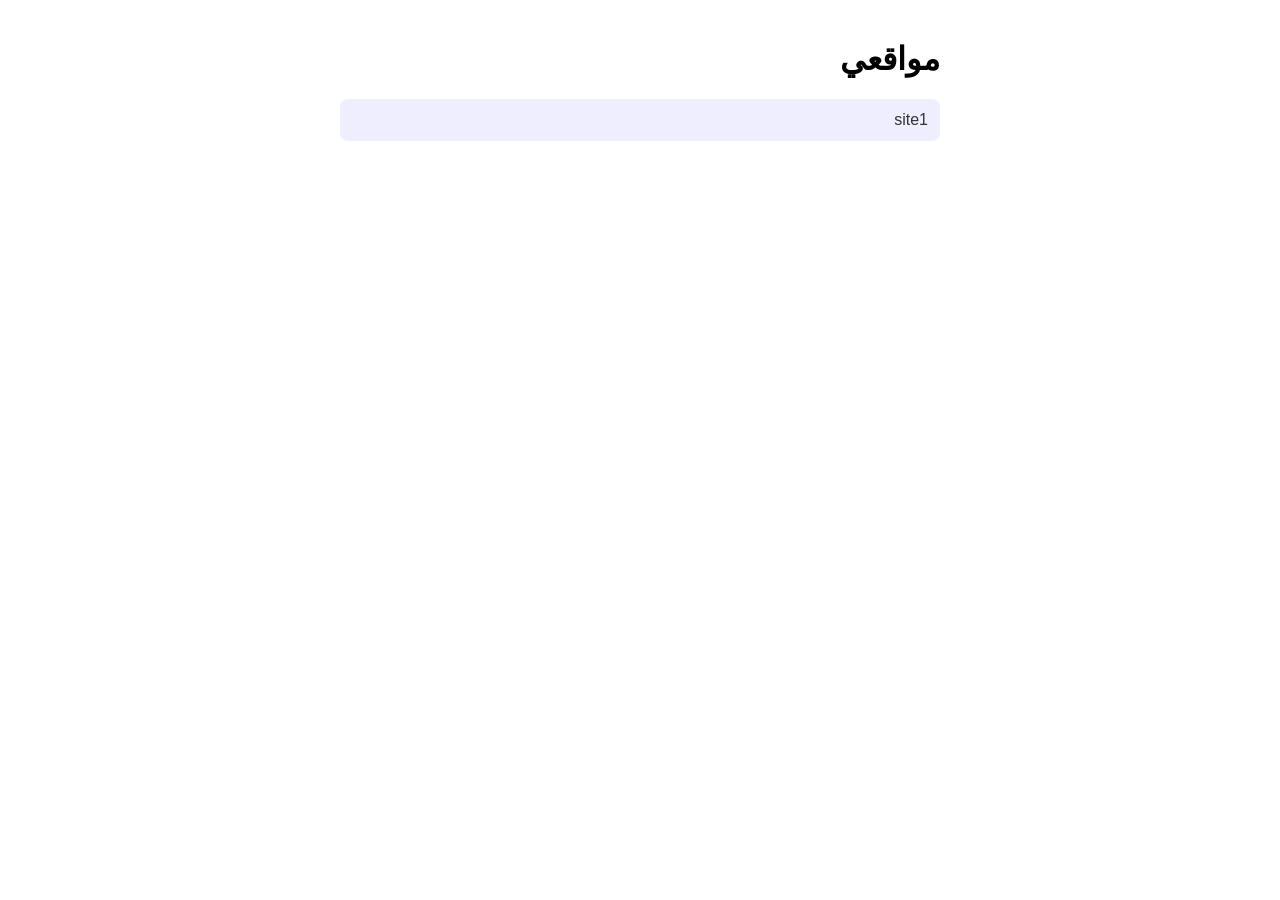
==== index.html @ 67698deb "Add home page and site1" ====
<!DOCTYPE html>
<html lang="ar" dir="rtl">
<head>
  <meta charset="UTF-8">
  <meta name="viewport" content="width=device-width, initial-scale=1.0">
  <title>Makintoshz</title>
  <style>
    body { font-family: Arial, sans-serif; max-width: 600px; margin: 40px auto; padding: 0 16px; }
    a { display: block; padding: 12px; margin: 8px 0; background: #eef; border-radius: 8px; text-decoration: none; color: #333; }
  </style>
</head>
<body>
  <h1>مواقعي</h1>
  <a href="site1/">site1</a>
</body>
</html>
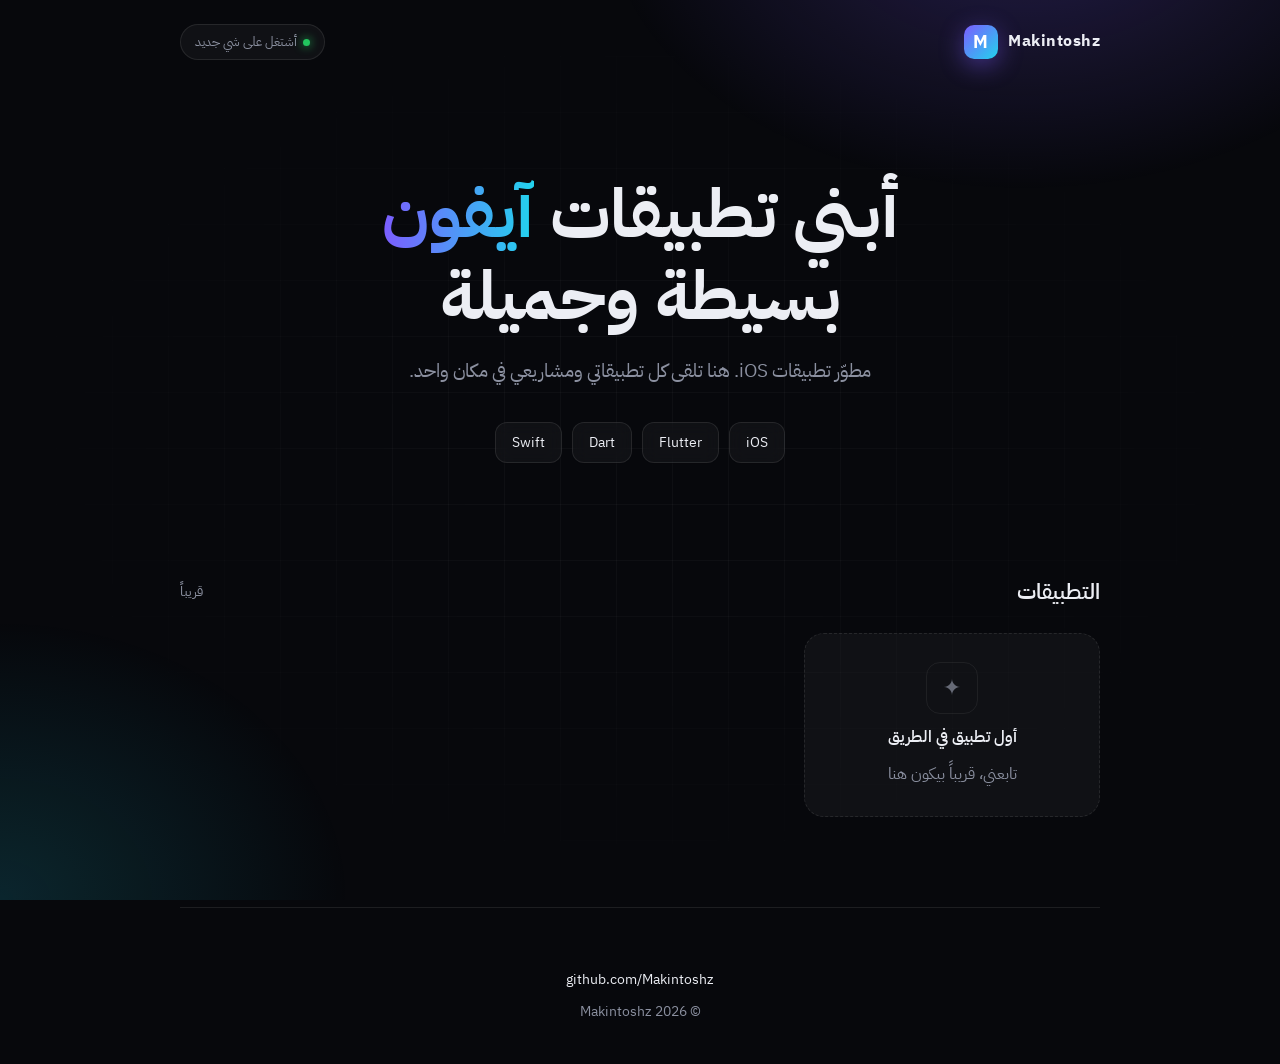
==== commit 503e9e22: "Redesign home page (dark)" ====
--- a/index.html
+++ b/index.html
@@ -1,16 +1,75 @@
 <!DOCTYPE html>
 <html lang="ar" dir="rtl">
 <head>
-  <meta charset="UTF-8">
-  <meta name="viewport" content="width=device-width, initial-scale=1.0">
-  <title>Makintoshz</title>
-  <style>
-    body { font-family: Arial, sans-serif; max-width: 600px; margin: 40px auto; padding: 0 16px; }
-    a { display: block; padding: 12px; margin: 8px 0; background: #eef; border-radius: 8px; text-decoration: none; color: #333; }
-  </style>
+<meta charset="UTF-8">
+<meta name="viewport" content="width=device-width, initial-scale=1.0">
+<title>Makintoshz</title>
+<meta name="description" content="Makintoshz - تطبيقات آيفون">
+<link rel="preconnect" href="https://fonts.googleapis.com">
+<link href="https://fonts.googleapis.com/css2?family=IBM+Plex+Sans+Arabic:wght@300;400;600;700&display=swap" rel="stylesheet">
+<style>
+:root{--bg:#07080c;--card:rgba(255,255,255,.04);--line:rgba(255,255,255,.09);--text:#eceef4;--muted:#8b90a0;--a1:#7c5cff;--a2:#22d3ee}
+*{box-sizing:border-box;margin:0;padding:0}
+html{scroll-behavior:smooth}
+body{font-family:'IBM Plex Sans Arabic',system-ui,sans-serif;background:var(--bg);color:var(--text);min-height:100vh;overflow-x:hidden;line-height:1.7}
+.glow{position:fixed;inset:0;pointer-events:none;z-index:0;background:radial-gradient(600px 400px at 80% -10%,rgba(124,92,255,.25),transparent 70%),radial-gradient(500px 400px at 0% 100%,rgba(34,211,238,.15),transparent 70%)}
+.grid{position:fixed;inset:0;pointer-events:none;z-index:0;background-image:linear-gradient(var(--line) 1px,transparent 1px),linear-gradient(90deg,var(--line) 1px,transparent 1px);background-size:56px 56px;mask-image:radial-gradient(ellipse at center,#000 20%,transparent 75%);opacity:.35}
+.wrap{position:relative;z-index:1;max-width:960px;margin:0 auto;padding:0 20px}
+nav{display:flex;justify-content:space-between;align-items:center;padding:24px 0}
+.logo{display:flex;align-items:center;gap:10px;font-weight:700;letter-spacing:.5px;direction:ltr}
+.logo-mark{width:34px;height:34px;border-radius:10px;background:linear-gradient(135deg,var(--a1),var(--a2));display:grid;place-items:center;font-size:18px;color:#fff;box-shadow:0 6px 24px rgba(124,92,255,.45)}
+.pill{font-size:13px;color:var(--muted);border:1px solid var(--line);padding:6px 14px;border-radius:999px;background:var(--card)}
+.pill .dot{display:inline-block;width:7px;height:7px;border-radius:50%;background:#22c55e;margin-inline-end:6px;box-shadow:0 0 10px #22c55e}
+.hero{text-align:center;padding:90px 0 70px}
+.hero h1{font-size:clamp(38px,7vw,68px);font-weight:700;line-height:1.2;margin-bottom:18px}
+.grad{background:linear-gradient(90deg,var(--a1),var(--a2));-webkit-background-clip:text;background-clip:text;color:transparent}
+.hero p{color:var(--muted);font-size:clamp(16px,2.2vw,19px);max-width:560px;margin:0 auto 34px}
+.tags{display:flex;gap:10px;justify-content:center;flex-wrap:wrap}
+.tag{direction:ltr;font-size:14px;padding:8px 16px;border-radius:12px;border:1px solid var(--line);background:var(--card);backdrop-filter:blur(8px)}
+section{padding:40px 0}
+.head{display:flex;align-items:center;justify-content:space-between;margin-bottom:22px}
+.head h2{font-size:22px;font-weight:600}
+.head span{color:var(--muted);font-size:14px}
+.cards{display:grid;grid-template-columns:repeat(auto-fill,minmax(260px,1fr));gap:16px}
+.card{border:1px dashed var(--line);border-radius:20px;padding:28px;background:var(--card);min-height:170px;display:flex;flex-direction:column;justify-content:center;align-items:center;text-align:center;gap:10px;color:var(--muted);transition:.3s}
+.card:hover{border-color:rgba(124,92,255,.5);transform:translateY(-3px)}
+.card .ic{width:52px;height:52px;border-radius:14px;border:1px solid var(--line);display:grid;place-items:center;font-size:22px;opacity:.7}
+.card b{color:var(--text);font-weight:600}
+footer{text-align:center;color:var(--muted);font-size:14px;padding:60px 0 40px;border-top:1px solid var(--line);margin-top:50px}
+footer a{color:var(--text);text-decoration:none;direction:ltr;display:inline-block}
+.fade{opacity:0;transform:translateY(16px);animation:up .8s ease forwards}
+.d2{animation-delay:.15s}.d3{animation-delay:.3s}.d4{animation-delay:.45s}
+@keyframes up{to{opacity:1;transform:none}}
+</style>
 </head>
 <body>
-  <h1>مواقعي</h1>
-  <a href="site1/">site1</a>
+<div class="glow"></div><div class="grid"></div>
+<div class="wrap">
+  <nav class="fade">
+    <div class="logo"><div class="logo-mark">M</div>Makintoshz</div>
+    <div class="pill"><span class="dot"></span>أشتغل على شي جديد</div>
+  </nav>
+
+  <header class="hero">
+    <h1 class="fade d2">أبني تطبيقات <span class="grad">آيفون</span><br>بسيطة وجميلة</h1>
+    <p class="fade d3">مطوّر تطبيقات iOS. هنا تلقى كل تطبيقاتي ومشاريعي في مكان واحد.</p>
+    <div class="tags fade d4">
+      <span class="tag">iOS</span><span class="tag">Flutter</span><span class="tag">Dart</span><span class="tag">Swift</span>
+    </div>
+  </header>
+
+  <section class="fade d4">
+    <div class="head"><h2>التطبيقات</h2><span>قريباً</span></div>
+    <div class="cards" id="apps">
+      <div class="card"><div class="ic">✦</div><b>أول تطبيق في الطريق</b>تابعني، قريباً بيكون هنا</div>
+    </div>
+  </section>
+
+  <footer>
+    <a href="https://github.com/Makintoshz">github.com/Makintoshz</a>
+    <div style="margin-top:8px">© <span id="y"></span> Makintoshz</div>
+  </footer>
+</div>
+<script>document.getElementById('y').textContent=new Date().getFullYear()</script>
 </body>
 </html>
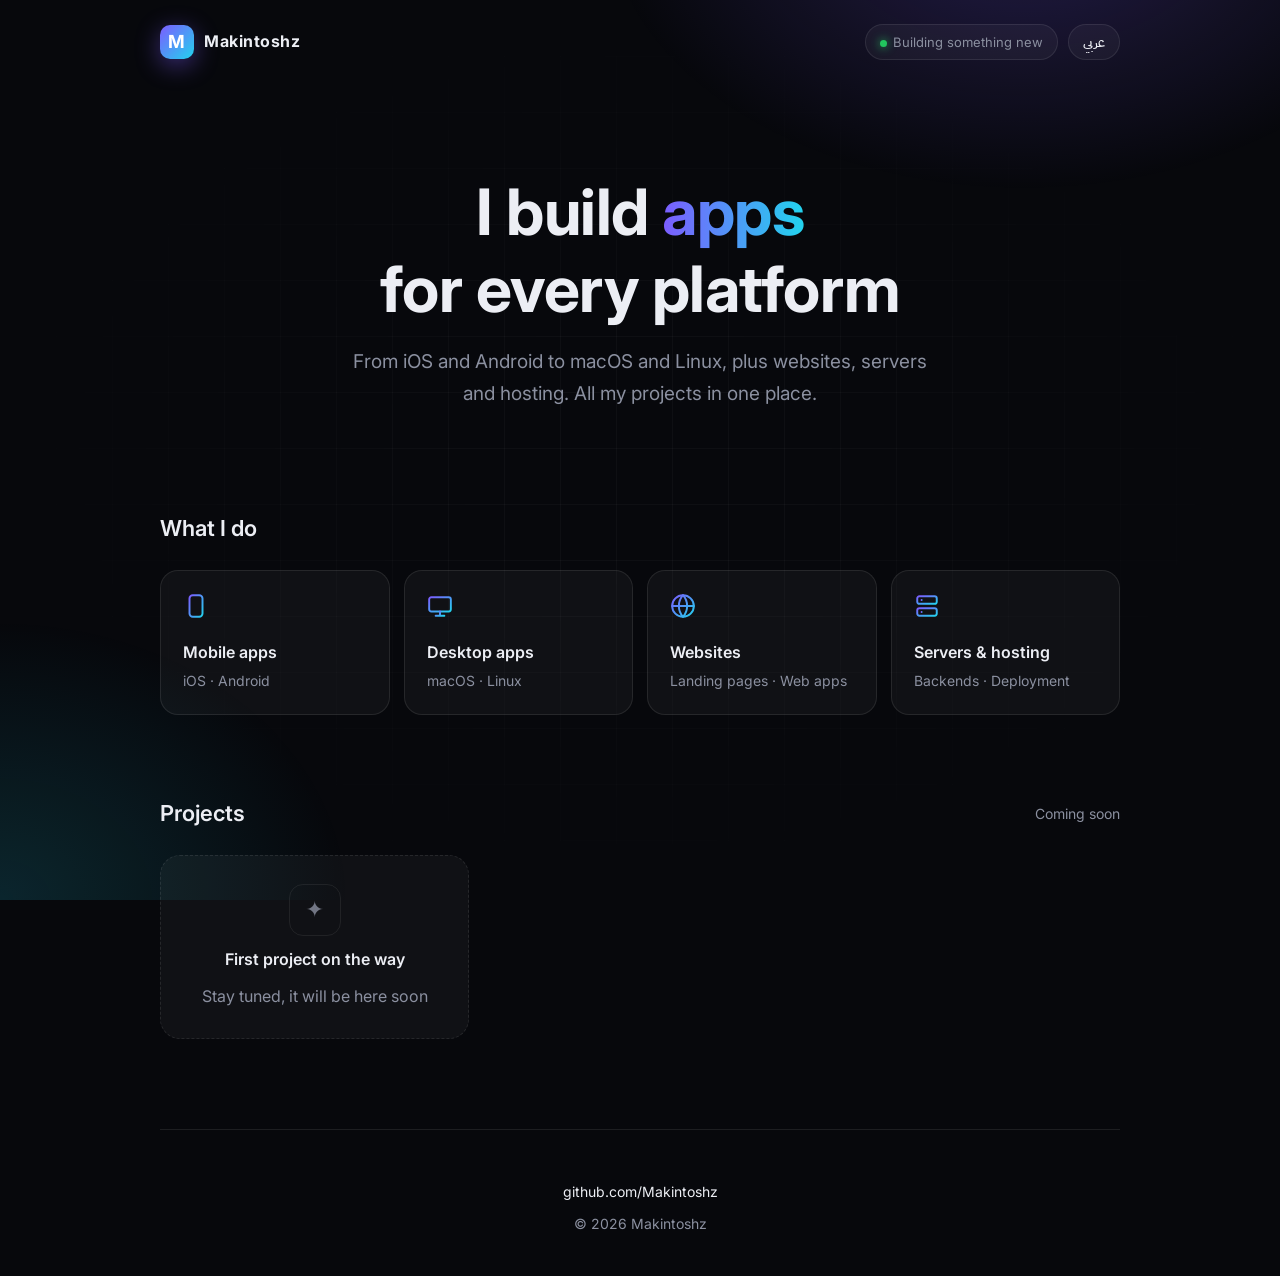
==== commit f9ba1e6c: "Home page: bilingual (EN/AR) and all platforms" ====
--- a/index.html
+++ b/index.html
@@ -1,75 +1,114 @@
 <!DOCTYPE html>
-<html lang="ar" dir="rtl">
+<html lang="en" dir="ltr">
 <head>
 <meta charset="UTF-8">
 <meta name="viewport" content="width=device-width, initial-scale=1.0">
 <title>Makintoshz</title>
-<meta name="description" content="Makintoshz - تطبيقات آيفون">
+<meta name="description" content="Makintoshz builds apps for iOS, Android, macOS and Linux, plus websites, servers and hosting.">
+<meta property="og:title" content="Makintoshz">
+<meta property="og:description" content="Apps for every platform, websites, servers and hosting.">
+<link rel="icon" href="data:image/svg+xml,%3Csvg xmlns='http://www.w3.org/2000/svg' viewBox='0 0 32 32'%3E%3Cdefs%3E%3ClinearGradient id='g' x1='0' y1='0' x2='1' y2='1'%3E%3Cstop offset='0' stop-color='%237c5cff'/%3E%3Cstop offset='1' stop-color='%2322d3ee'/%3E%3C/linearGradient%3E%3C/defs%3E%3Crect width='32' height='32' rx='8' fill='url(%23g)'/%3E%3Ctext x='16' y='22' font-family='Arial' font-weight='700' font-size='17' fill='white' text-anchor='middle'%3EM%3C/text%3E%3C/svg%3E">
 <link rel="preconnect" href="https://fonts.googleapis.com">
-<link href="https://fonts.googleapis.com/css2?family=IBM+Plex+Sans+Arabic:wght@300;400;600;700&display=swap" rel="stylesheet">
+<link href="https://fonts.googleapis.com/css2?family=Inter:wght@300;400;600;700&family=IBM+Plex+Sans+Arabic:wght@300;400;600;700&display=swap" rel="stylesheet">
 <style>
 :root{--bg:#07080c;--card:rgba(255,255,255,.04);--line:rgba(255,255,255,.09);--text:#eceef4;--muted:#8b90a0;--a1:#7c5cff;--a2:#22d3ee}
 *{box-sizing:border-box;margin:0;padding:0}
 html{scroll-behavior:smooth}
-body{font-family:'IBM Plex Sans Arabic',system-ui,sans-serif;background:var(--bg);color:var(--text);min-height:100vh;overflow-x:hidden;line-height:1.7}
+body{font-family:'Inter','IBM Plex Sans Arabic',system-ui,sans-serif;background:var(--bg);color:var(--text);min-height:100vh;overflow-x:hidden;line-height:1.7}
+html[lang=ar] body{font-family:'IBM Plex Sans Arabic','Inter',system-ui,sans-serif}
 .glow{position:fixed;inset:0;pointer-events:none;z-index:0;background:radial-gradient(600px 400px at 80% -10%,rgba(124,92,255,.25),transparent 70%),radial-gradient(500px 400px at 0% 100%,rgba(34,211,238,.15),transparent 70%)}
-.grid{position:fixed;inset:0;pointer-events:none;z-index:0;background-image:linear-gradient(var(--line) 1px,transparent 1px),linear-gradient(90deg,var(--line) 1px,transparent 1px);background-size:56px 56px;mask-image:radial-gradient(ellipse at center,#000 20%,transparent 75%);opacity:.35}
-.wrap{position:relative;z-index:1;max-width:960px;margin:0 auto;padding:0 20px}
-nav{display:flex;justify-content:space-between;align-items:center;padding:24px 0}
-.logo{display:flex;align-items:center;gap:10px;font-weight:700;letter-spacing:.5px;direction:ltr}
+.grid{position:fixed;inset:0;pointer-events:none;z-index:0;background-image:linear-gradient(var(--line) 1px,transparent 1px),linear-gradient(90deg,var(--line) 1px,transparent 1px);background-size:56px 56px;mask-image:radial-gradient(ellipse at center,#000 20%,transparent 75%);-webkit-mask-image:radial-gradient(ellipse at center,#000 20%,transparent 75%);opacity:.35}
+.wrap{position:relative;z-index:1;max-width:1000px;margin:0 auto;padding:0 20px}
+nav{display:flex;justify-content:space-between;align-items:center;padding:24px 0;gap:12px}
+.logo{display:flex;align-items:center;gap:10px;font-weight:700;letter-spacing:.5px;direction:ltr;text-decoration:none;color:var(--text)}
 .logo-mark{width:34px;height:34px;border-radius:10px;background:linear-gradient(135deg,var(--a1),var(--a2));display:grid;place-items:center;font-size:18px;color:#fff;box-shadow:0 6px 24px rgba(124,92,255,.45)}
+.nav-r{display:flex;gap:10px;align-items:center}
 .pill{font-size:13px;color:var(--muted);border:1px solid var(--line);padding:6px 14px;border-radius:999px;background:var(--card)}
 .pill .dot{display:inline-block;width:7px;height:7px;border-radius:50%;background:#22c55e;margin-inline-end:6px;box-shadow:0 0 10px #22c55e}
-.hero{text-align:center;padding:90px 0 70px}
-.hero h1{font-size:clamp(38px,7vw,68px);font-weight:700;line-height:1.2;margin-bottom:18px}
+.lang{font:inherit;font-size:13px;font-weight:600;cursor:pointer;color:var(--text);border:1px solid var(--line);background:var(--card);padding:6px 14px;border-radius:999px;transition:.2s}
+.lang:hover{border-color:var(--a1)}
+.hero{text-align:center;padding:90px 0 60px}
+.hero h1{font-size:clamp(36px,6.5vw,64px);font-weight:700;line-height:1.2;margin-bottom:18px;letter-spacing:-.5px}
+html[lang=ar] .hero h1{letter-spacing:0}
 .grad{background:linear-gradient(90deg,var(--a1),var(--a2));-webkit-background-clip:text;background-clip:text;color:transparent}
-.hero p{color:var(--muted);font-size:clamp(16px,2.2vw,19px);max-width:560px;margin:0 auto 34px}
-.tags{display:flex;gap:10px;justify-content:center;flex-wrap:wrap}
-.tag{direction:ltr;font-size:14px;padding:8px 16px;border-radius:12px;border:1px solid var(--line);background:var(--card);backdrop-filter:blur(8px)}
+.hero p{color:var(--muted);font-size:clamp(16px,2.2vw,19px);max-width:600px;margin:0 auto}
 section{padding:40px 0}
 .head{display:flex;align-items:center;justify-content:space-between;margin-bottom:22px}
 .head h2{font-size:22px;font-weight:600}
 .head span{color:var(--muted);font-size:14px}
+.what{display:grid;grid-template-columns:repeat(auto-fill,minmax(210px,1fr));gap:14px}
+.w{border:1px solid var(--line);background:var(--card);border-radius:18px;padding:22px;transition:.3s;backdrop-filter:blur(8px)}
+.w:hover{border-color:rgba(124,92,255,.45);transform:translateY(-3px)}
+.w svg{width:26px;height:26px;stroke:url(#sg);margin-bottom:12px}
+.w h3{font-size:16px;font-weight:600;margin-bottom:4px}
+.w p{font-size:14px;color:var(--muted);line-height:1.6}
 .cards{display:grid;grid-template-columns:repeat(auto-fill,minmax(260px,1fr));gap:16px}
-.card{border:1px dashed var(--line);border-radius:20px;padding:28px;background:var(--card);min-height:170px;display:flex;flex-direction:column;justify-content:center;align-items:center;text-align:center;gap:10px;color:var(--muted);transition:.3s}
+.card{border:1px dashed var(--line);border-radius:20px;padding:28px;background:var(--card);min-height:170px;display:flex;flex-direction:column;justify-content:center;align-items:center;text-align:center;gap:10px;color:var(--muted);transition:.3s;text-decoration:none}
 .card:hover{border-color:rgba(124,92,255,.5);transform:translateY(-3px)}
-.card .ic{width:52px;height:52px;border-radius:14px;border:1px solid var(--line);display:grid;place-items:center;font-size:22px;opacity:.7}
+.card .ic{width:52px;height:52px;border-radius:14px;border:1px solid var(--line);display:grid;place-items:center;font-size:22px;opacity:.8}
 .card b{color:var(--text);font-weight:600}
-footer{text-align:center;color:var(--muted);font-size:14px;padding:60px 0 40px;border-top:1px solid var(--line);margin-top:50px}
+footer{text-align:center;color:var(--muted);font-size:14px;padding:50px 0 40px;border-top:1px solid var(--line);margin-top:50px}
 footer a{color:var(--text);text-decoration:none;direction:ltr;display:inline-block}
 .fade{opacity:0;transform:translateY(16px);animation:up .8s ease forwards}
-.d2{animation-delay:.15s}.d3{animation-delay:.3s}.d4{animation-delay:.45s}
+.d2{animation-delay:.12s}.d3{animation-delay:.24s}.d4{animation-delay:.36s}.d5{animation-delay:.48s}
 @keyframes up{to{opacity:1;transform:none}}
+@media(max-width:520px){.pill{display:none}.hero{padding:60px 0 40px}}
 </style>
 </head>
 <body>
+<svg width="0" height="0" style="position:absolute"><defs><linearGradient id="sg" x1="0" y1="0" x2="1" y2="1"><stop offset="0" stop-color="#7c5cff"/><stop offset="1" stop-color="#22d3ee"/></linearGradient></defs></svg>
 <div class="glow"></div><div class="grid"></div>
 <div class="wrap">
   <nav class="fade">
-    <div class="logo"><div class="logo-mark">M</div>Makintoshz</div>
-    <div class="pill"><span class="dot"></span>أشتغل على شي جديد</div>
+    <a class="logo" href="./"><div class="logo-mark">M</div>Makintoshz</a>
+    <div class="nav-r">
+      <div class="pill"><span class="dot"></span><span data-en="Building something new" data-ar="أشتغل على شي جديد">Building something new</span></div>
+      <button class="lang" id="lang" aria-label="Switch language">عربي</button>
+    </div>
   </nav>
 
   <header class="hero">
-    <h1 class="fade d2">أبني تطبيقات <span class="grad">آيفون</span><br>بسيطة وجميلة</h1>
-    <p class="fade d3">مطوّر تطبيقات iOS. هنا تلقى كل تطبيقاتي ومشاريعي في مكان واحد.</p>
-    <div class="tags fade d4">
-      <span class="tag">iOS</span><span class="tag">Flutter</span><span class="tag">Dart</span><span class="tag">Swift</span>
-    </div>
+    <h1 class="fade d2" data-en="I build <span class='grad'>apps</span><br>for every platform" data-ar="أبني <span class='grad'>تطبيقات</span><br>لكل المنصات">I build <span class='grad'>apps</span><br>for every platform</h1>
+    <p class="fade d3" data-en="From iOS and Android to macOS and Linux, plus websites, servers and hosting. All my projects in one place." data-ar="من iOS و Android إلى macOS و Linux، والمواقع والسيرفرات والاستضافة. كل مشاريعي في مكان واحد.">From iOS and Android to macOS and Linux, plus websites, servers and hosting. All my projects in one place.</p>
   </header>
 
   <section class="fade d4">
-    <div class="head"><h2>التطبيقات</h2><span>قريباً</span></div>
+    <div class="head"><h2 data-en="What I do" data-ar="شنو أسوي">What I do</h2></div>
+    <div class="what">
+      <div class="w"><svg viewBox="0 0 24 24" fill="none" stroke-width="1.8" stroke-linecap="round" stroke-linejoin="round"><rect x="6" y="2" width="12" height="20" rx="3"/><path d="M11 18h2"/></svg><h3 data-en="Mobile apps" data-ar="تطبيقات الجوال">Mobile apps</h3><p>iOS &middot; Android</p></div>
+      <div class="w"><svg viewBox="0 0 24 24" fill="none" stroke-width="1.8" stroke-linecap="round" stroke-linejoin="round"><rect x="2" y="4" width="20" height="13" rx="2"/><path d="M8 21h8M12 17v4"/></svg><h3 data-en="Desktop apps" data-ar="تطبيقات سطح المكتب">Desktop apps</h3><p>macOS &middot; Linux</p></div>
+      <div class="w"><svg viewBox="0 0 24 24" fill="none" stroke-width="1.8" stroke-linecap="round" stroke-linejoin="round"><circle cx="12" cy="12" r="10"/><path d="M2 12h20M12 2a15 15 0 0 1 0 20M12 2a15 15 0 0 0 0 20"/></svg><h3 data-en="Websites" data-ar="المواقع">Websites</h3><p data-en="Landing pages &middot; Web apps" data-ar="صفحات هبوط &middot; تطبيقات ويب">Landing pages &middot; Web apps</p></div>
+      <div class="w"><svg viewBox="0 0 24 24" fill="none" stroke-width="1.8" stroke-linecap="round" stroke-linejoin="round"><rect x="3" y="3" width="18" height="7" rx="2"/><rect x="3" y="14" width="18" height="7" rx="2"/><path d="M7 6.5h.01M7 17.5h.01"/></svg><h3 data-en="Servers &amp; hosting" data-ar="السيرفرات والاستضافة">Servers &amp; hosting</h3><p data-en="Backends &middot; Deployment" data-ar="باك إند &middot; نشر">Backends &middot; Deployment</p></div>
+    </div>
+  </section>
+
+  <section class="fade d5">
+    <div class="head"><h2 data-en="Projects" data-ar="المشاريع">Projects</h2><span data-en="Coming soon" data-ar="قريباً">Coming soon</span></div>
     <div class="cards" id="apps">
-      <div class="card"><div class="ic">✦</div><b>أول تطبيق في الطريق</b>تابعني، قريباً بيكون هنا</div>
+      <div class="card"><div class="ic">✦</div><b data-en="First project on the way" data-ar="أول مشروع في الطريق">First project on the way</b><span data-en="Stay tuned, it will be here soon" data-ar="تابعني، قريباً بيكون هنا">Stay tuned, it will be here soon</span></div>
     </div>
   </section>
 
   <footer>
     <a href="https://github.com/Makintoshz">github.com/Makintoshz</a>
-    <div style="margin-top:8px">© <span id="y"></span> Makintoshz</div>
+    <div style="margin-top:8px">&copy; <span id="y"></span> Makintoshz</div>
   </footer>
 </div>
-<script>document.getElementById('y').textContent=new Date().getFullYear()</script>
+<script>
+document.getElementById('y').textContent=new Date().getFullYear();
+(function(){
+  var btn=document.getElementById('lang');
+  function set(l){
+    document.documentElement.lang=l;
+    document.documentElement.dir=l==='ar'?'rtl':'ltr';
+    document.querySelectorAll('[data-en]').forEach(function(el){el.innerHTML=el.getAttribute('data-'+l)});
+    btn.textContent=l==='ar'?'English':'عربي';
+    try{localStorage.setItem('lang',l)}catch(e){}
+  }
+  var saved=null;try{saved=localStorage.getItem('lang')}catch(e){}
+  set(saved||((navigator.language||'').indexOf('ar')===0?'ar':'en'));
+  btn.addEventListener('click',function(){set(document.documentElement.lang==='ar'?'en':'ar')});
+})();
+</script>
 </body>
 </html>
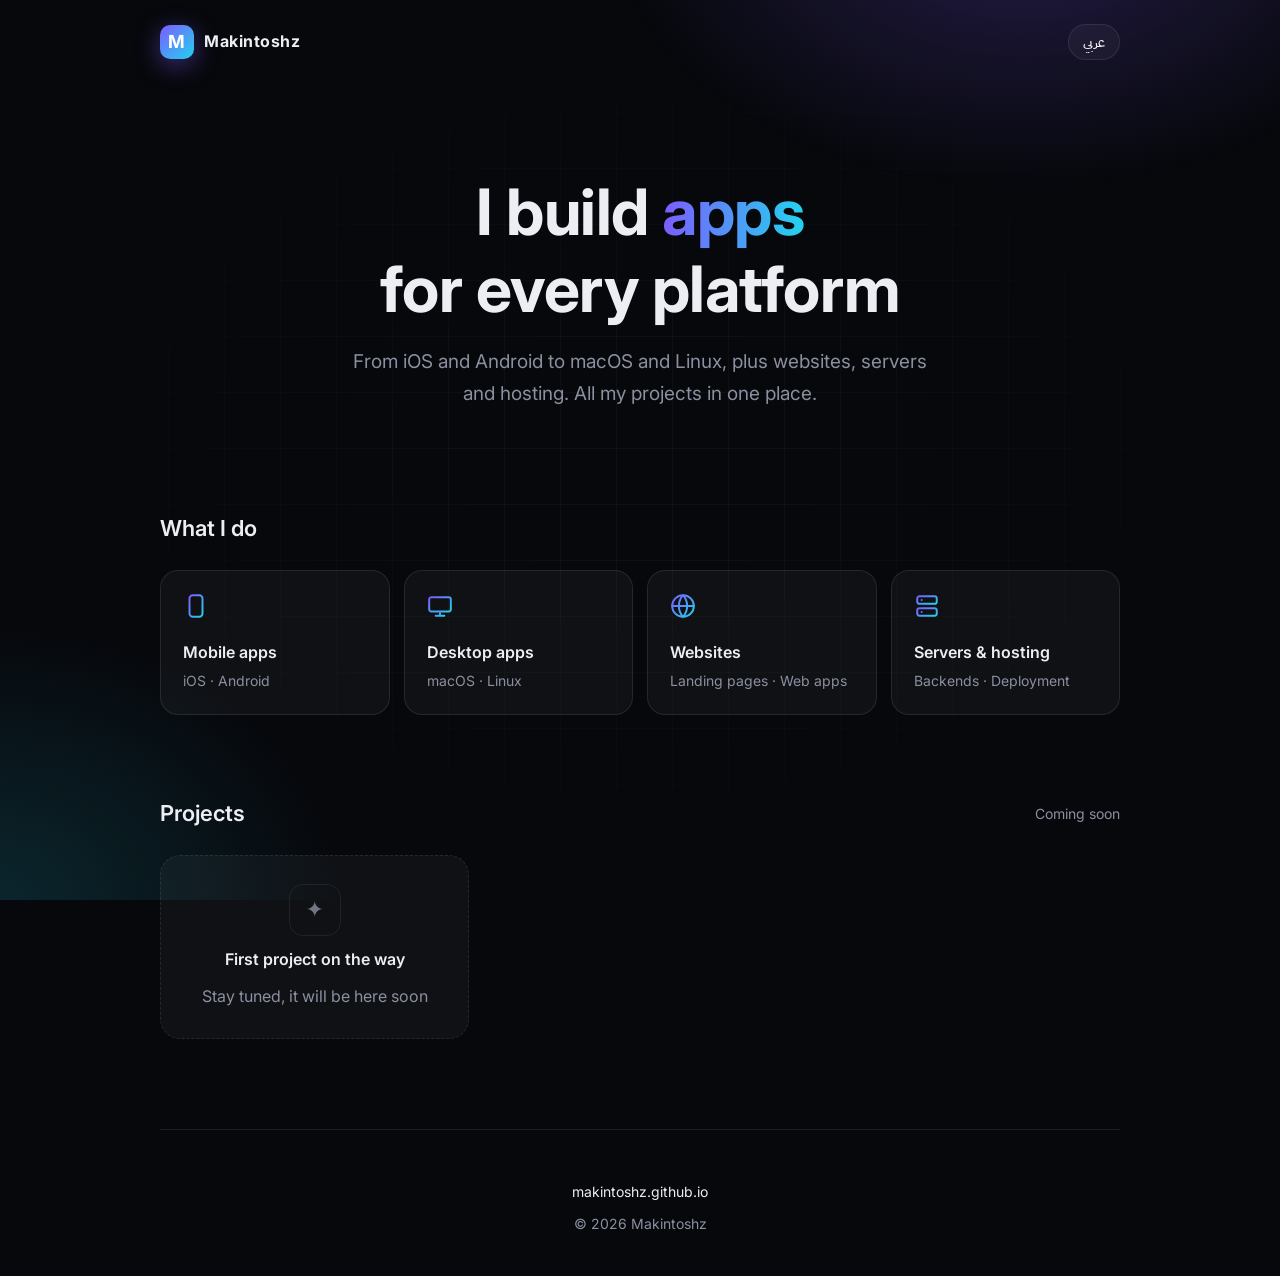
==== commit 7f7144a4: "Remove status pill, footer link to home" ====
--- a/index.html
+++ b/index.html
@@ -23,8 +23,6 @@
 .logo{display:flex;align-items:center;gap:10px;font-weight:700;letter-spacing:.5px;direction:ltr;text-decoration:none;color:var(--text)}
 .logo-mark{width:34px;height:34px;border-radius:10px;background:linear-gradient(135deg,var(--a1),var(--a2));display:grid;place-items:center;font-size:18px;color:#fff;box-shadow:0 6px 24px rgba(124,92,255,.45)}
 .nav-r{display:flex;gap:10px;align-items:center}
-.pill{font-size:13px;color:var(--muted);border:1px solid var(--line);padding:6px 14px;border-radius:999px;background:var(--card)}
-.pill .dot{display:inline-block;width:7px;height:7px;border-radius:50%;background:#22c55e;margin-inline-end:6px;box-shadow:0 0 10px #22c55e}
 .lang{font:inherit;font-size:13px;font-weight:600;cursor:pointer;color:var(--text);border:1px solid var(--line);background:var(--card);padding:6px 14px;border-radius:999px;transition:.2s}
 .lang:hover{border-color:var(--a1)}
 .hero{text-align:center;padding:90px 0 60px}
@@ -52,7 +50,7 @@
 .fade{opacity:0;transform:translateY(16px);animation:up .8s ease forwards}
 .d2{animation-delay:.12s}.d3{animation-delay:.24s}.d4{animation-delay:.36s}.d5{animation-delay:.48s}
 @keyframes up{to{opacity:1;transform:none}}
-@media(max-width:520px){.pill{display:none}.hero{padding:60px 0 40px}}
+@media(max-width:520px){.hero{padding:60px 0 40px}}
 </style>
 </head>
 <body>
@@ -62,7 +60,6 @@
   <nav class="fade">
     <a class="logo" href="./"><div class="logo-mark">M</div>Makintoshz</a>
     <div class="nav-r">
-      <div class="pill"><span class="dot"></span><span data-en="Building something new" data-ar="أشتغل على شي جديد">Building something new</span></div>
       <button class="lang" id="lang" aria-label="Switch language">عربي</button>
     </div>
   </nav>
@@ -90,7 +87,7 @@
   </section>
 
   <footer>
-    <a href="https://github.com/Makintoshz">github.com/Makintoshz</a>
+    <a href="https://makintoshz.github.io">makintoshz.github.io</a>
     <div style="margin-top:8px">&copy; <span id="y"></span> Makintoshz</div>
   </footer>
 </div>
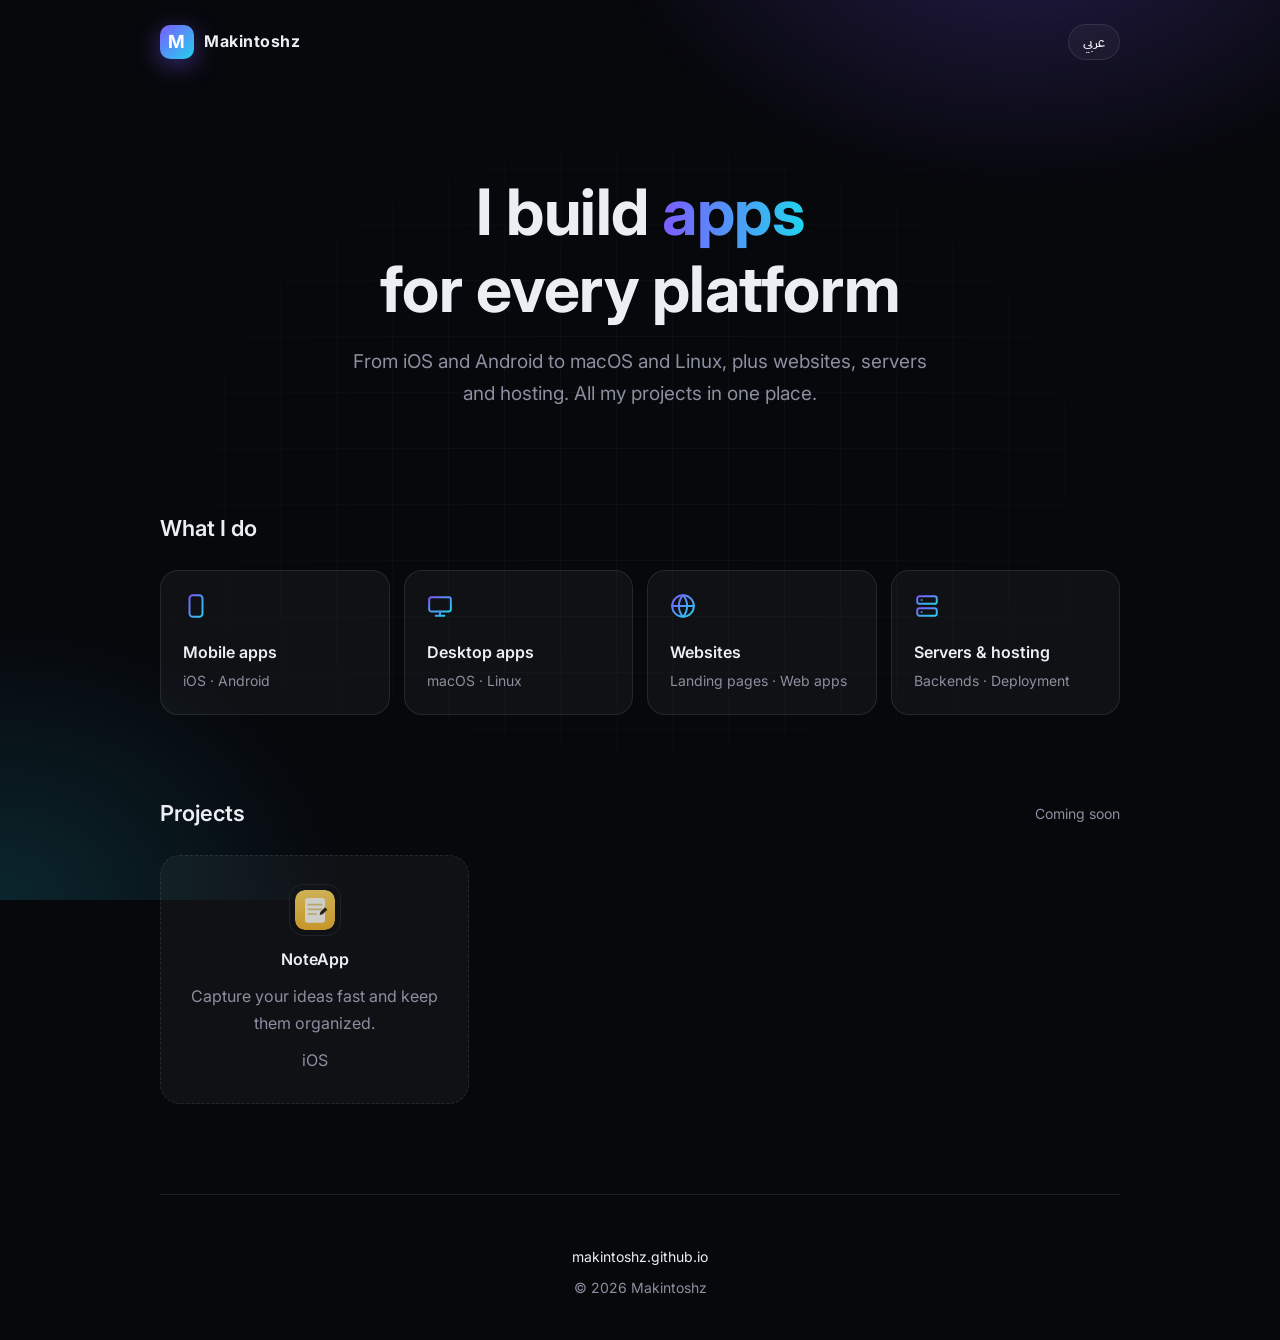
==== commit 74b0c5c9: "Add noteapp landing page" ====
--- a/index.html
+++ b/index.html
@@ -82,7 +82,7 @@
   <section class="fade d5">
     <div class="head"><h2 data-en="Projects" data-ar="المشاريع">Projects</h2><span data-en="Coming soon" data-ar="قريباً">Coming soon</span></div>
     <div class="cards" id="apps">
-      <div class="card"><div class="ic">✦</div><b data-en="First project on the way" data-ar="أول مشروع في الطريق">First project on the way</b><span data-en="Stay tuned, it will be here soon" data-ar="تابعني، قريباً بيكون هنا">Stay tuned, it will be here soon</span></div>
+      <a class="card" href="noteapp/"><div class="ic"><img src="noteapp/icon.svg" alt="" width="40" height="40" style="border-radius:10px"></div><b data-en="NoteApp" data-ar="نوت آب">NoteApp</b><span data-en="Capture your ideas fast and keep them organized." data-ar="دوّن أفكارك بسرعة ونظّمها بسهولة.">Capture your ideas fast and keep them organized.</span><span data-en="iOS" data-ar="iOS">iOS</span></a>
     </div>
   </section>
 
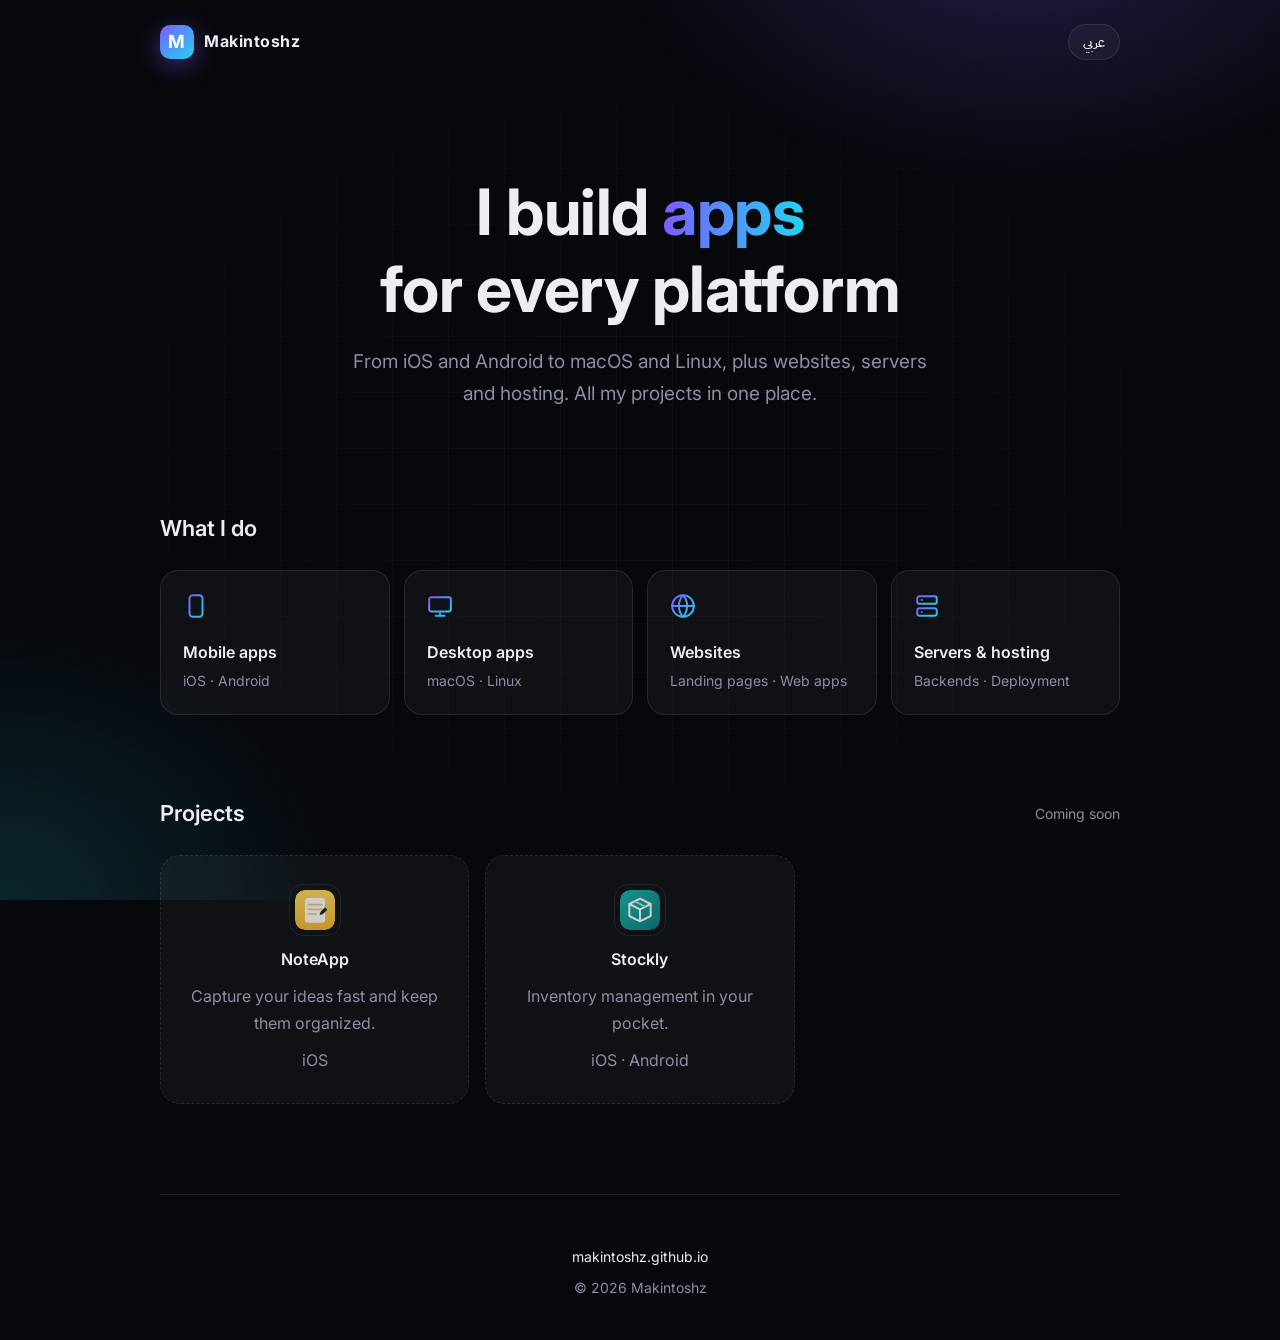
==== commit 9ccb42e4: "Add stockly landing page" ====
--- a/index.html
+++ b/index.html
@@ -83,6 +83,7 @@
     <div class="head"><h2 data-en="Projects" data-ar="المشاريع">Projects</h2><span data-en="Coming soon" data-ar="قريباً">Coming soon</span></div>
     <div class="cards" id="apps">
       <a class="card" href="noteapp/"><div class="ic"><img src="noteapp/icon.svg" alt="" width="40" height="40" style="border-radius:10px"></div><b data-en="NoteApp" data-ar="نوت آب">NoteApp</b><span data-en="Capture your ideas fast and keep them organized." data-ar="دوّن أفكارك بسرعة ونظّمها بسهولة.">Capture your ideas fast and keep them organized.</span><span data-en="iOS" data-ar="iOS">iOS</span></a>
+      <a class="card" href="stockly/"><div class="ic"><img src="stockly/icon.svg" alt="" width="40" height="40" style="border-radius:10px"></div><b data-en="Stockly" data-ar="مخزوني">Stockly</b><span data-en="Inventory management in your pocket." data-ar="إدارة المخزن من جوالك.">Inventory management in your pocket.</span><span data-en="iOS &middot; Android" data-ar="iOS &middot; Android">iOS &middot; Android</span></a>
     </div>
   </section>
 
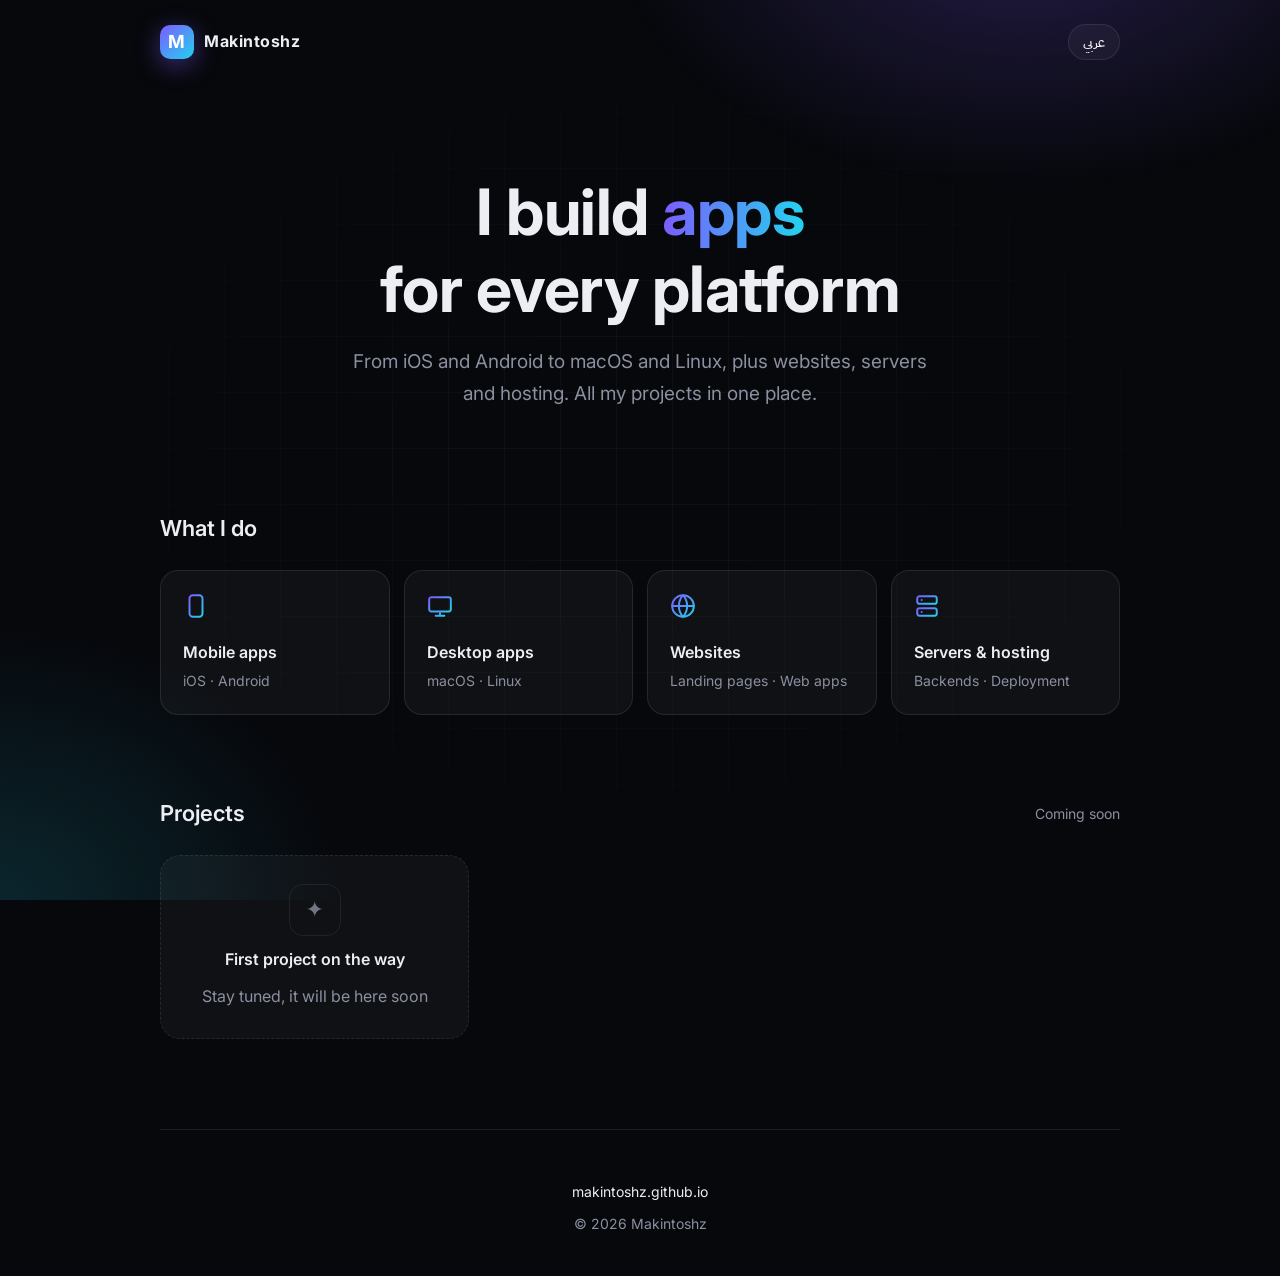
==== commit 1eecd75b: "Reset home page and README after removing test projects" ====
--- a/index.html
+++ b/index.html
@@ -82,8 +82,7 @@
   <section class="fade d5">
     <div class="head"><h2 data-en="Projects" data-ar="المشاريع">Projects</h2><span data-en="Coming soon" data-ar="قريباً">Coming soon</span></div>
     <div class="cards" id="apps">
-      <a class="card" href="noteapp/"><div class="ic"><img src="noteapp/icon.svg" alt="" width="40" height="40" style="border-radius:10px"></div><b data-en="NoteApp" data-ar="نوت آب">NoteApp</b><span data-en="Capture your ideas fast and keep them organized." data-ar="دوّن أفكارك بسرعة ونظّمها بسهولة.">Capture your ideas fast and keep them organized.</span><span data-en="iOS" data-ar="iOS">iOS</span></a>
-      <a class="card" href="stockly/"><div class="ic"><img src="stockly/icon.svg" alt="" width="40" height="40" style="border-radius:10px"></div><b data-en="Stockly" data-ar="مخزوني">Stockly</b><span data-en="Inventory management in your pocket." data-ar="إدارة المخزن من جوالك.">Inventory management in your pocket.</span><span data-en="iOS &middot; Android" data-ar="iOS &middot; Android">iOS &middot; Android</span></a>
+      <div class="card"><div class="ic">✦</div><b data-en="First project on the way" data-ar="أول مشروع في الطريق">First project on the way</b><span data-en="Stay tuned, it will be here soon" data-ar="تابعني، قريباً بيكون هنا">Stay tuned, it will be here soon</span></div>
     </div>
   </section>
 
